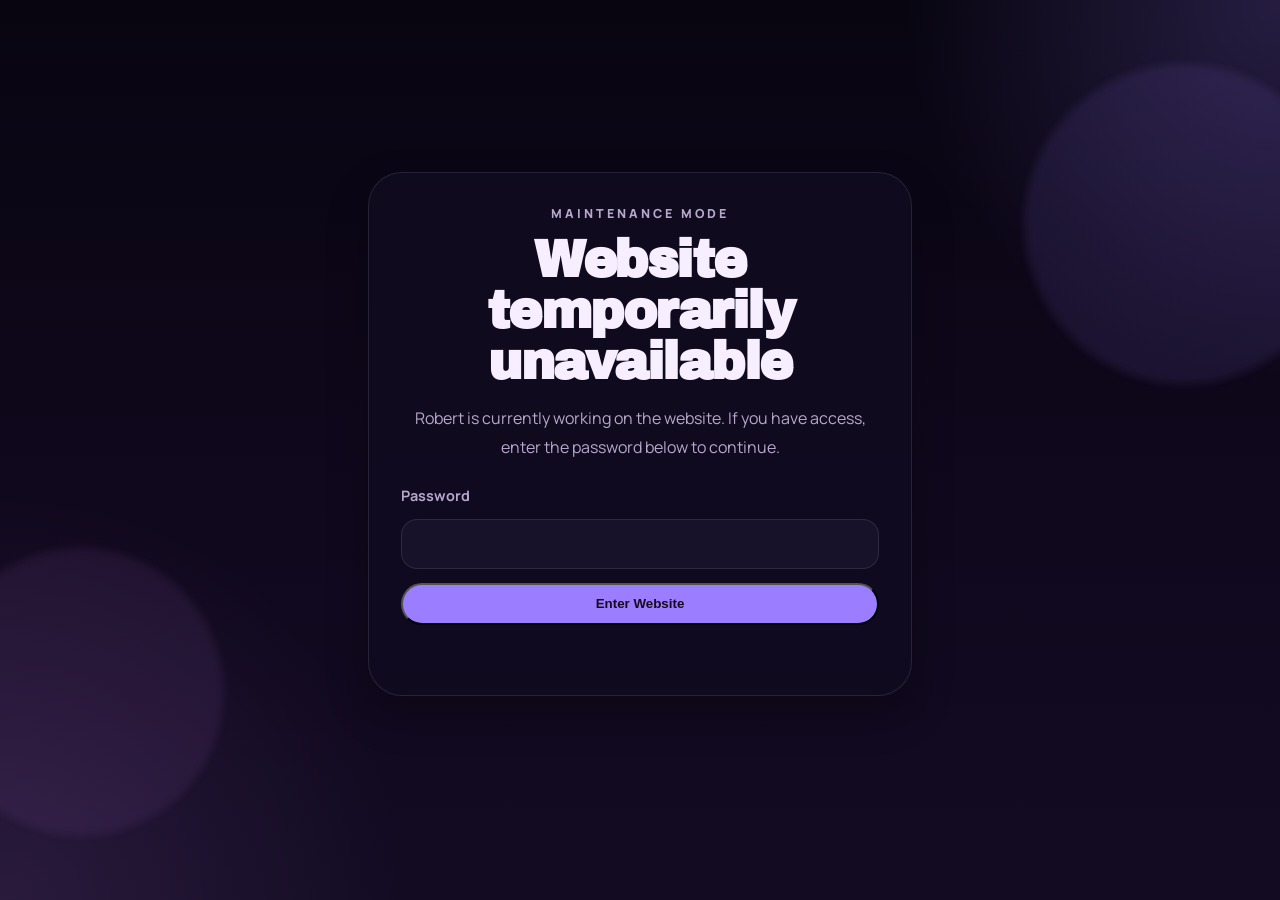
==== maintenance.html @ 9dbed2ff "Maintenance mode added" ====
<!DOCTYPE html>
<html lang="en">
<head>
  <meta charset="UTF-8">
  <meta name="viewport" content="width=device-width, initial-scale=1.0">
  <title>Maintenance | Robert Dumitruc</title>
  <link rel="icon" type="image/svg+xml" href="favicon.svg">
  <link rel="preconnect" href="https://fonts.googleapis.com">
  <link rel="preconnect" href="https://fonts.gstatic.com" crossorigin>
  <link
    href="https://fonts.googleapis.com/css2?family=Archivo+Black&family=Manrope:wght@400;500;700;800&display=swap"
    rel="stylesheet"
  >
  <link rel="stylesheet" href="style.css">
  <script src="site-access-config.js"></script>
</head>
<body>
  <div class="page-shell maintenance-shell">
    <main class="maintenance-card">
      <p class="section-label">Maintenance Mode</p>
      <h1>Website temporarily unavailable</h1>
      <p class="maintenance-copy">
        Robert is currently working on the website. If you have access, enter the password below to continue.
      </p>
      <form id="maintenance-form" class="maintenance-form">
        <label class="maintenance-label" for="maintenance-password">Password</label>
        <input id="maintenance-password" class="maintenance-input" type="password" autocomplete="current-password" required>
        <button class="project-action primary-action" type="submit">Enter Website</button>
        <p id="maintenance-message" class="maintenance-message" aria-live="polite"></p>
      </form>
    </main>
  </div>
  <script>
    const config = window.SITE_ACCESS;
    const form = document.getElementById("maintenance-form");
    const input = document.getElementById("maintenance-password");
    const message = document.getElementById("maintenance-message");
    const params = new URLSearchParams(window.location.search);
    const returnPath = params.get("return") || "/";

    if (config && !config.maintenanceMode) {
      window.location.replace(returnPath);
    }

    form.addEventListener("submit", (event) => {
      event.preventDefault();

      if (!config) {
        message.textContent = "Access config could not be loaded.";
        return;
      }

      if (input.value === config.password) {
        window.localStorage.setItem(config.storageKey, "granted");
        window.location.replace(returnPath);
        return;
      }

      message.textContent = "Incorrect password.";
      input.select();
    });
  </script>
</body>
</html>
---- style.css ----
:root {
  --bg: #080511;
  --bg-deep: #120b22;
  --surface: rgba(17, 12, 32, 0.82);
  --surface-strong: #171129;
  --ink: #f7efff;
  --muted: #b6a7cc;
  --accent: #9b7dff;
  --accent-soft: rgba(155, 125, 255, 0.16);
  --accent-warm: #d68cff;
  --line: rgba(255, 255, 255, 0.1);
  --shadow: 0 18px 42px rgba(0, 0, 0, 0.28);
}

* {
  box-sizing: border-box;
}

html {
  scroll-behavior: smooth;
}

body {
  margin: 0;
  min-height: 100vh;
  font-family: "Manrope", sans-serif;
  color: var(--ink);
  background:
    radial-gradient(circle at top right, rgba(155, 125, 255, 0.2), transparent 24%),
    radial-gradient(circle at bottom left, rgba(214, 140, 255, 0.12), transparent 26%),
    linear-gradient(180deg, var(--bg) 0%, #10081d 56%, var(--bg-deep) 100%);
  overflow-x: hidden;
}

.maintenance-banner {
  position: sticky;
  top: 0;
  z-index: 2000;
  width: 100%;
  padding: 0.85rem 1rem;
  text-align: center;
  background: linear-gradient(135deg, rgba(214, 140, 255, 0.96), rgba(155, 125, 255, 0.96));
  color: #14091d;
  font-size: 0.92rem;
  font-weight: 800;
  letter-spacing: 0.01em;
  box-shadow: 0 8px 18px rgba(0, 0, 0, 0.18);
}

body::before,
body::after {
  content: "";
  position: fixed;
  inset: auto;
  z-index: 0;
  border-radius: 999px;
  pointer-events: none;
  filter: blur(4px);
  opacity: 0.75;
}

body::before {
  width: 20rem;
  height: 20rem;
  top: 4rem;
  right: -4rem;
  background: rgba(155, 125, 255, 0.14);
}

body::after {
  width: 18rem;
  height: 18rem;
  left: -4rem;
  bottom: 4rem;
  background: rgba(214, 140, 255, 0.1);
}

.page-shell {
  position: relative;
  z-index: 1;
  width: min(72rem, calc(100% - 2rem));
  margin: 0 auto;
  padding: 2rem 0 4rem;
}

.hero,
.projects,
.extra-work {
  border: 1px solid var(--line);
  border-radius: 34px;
  background: var(--surface);
  box-shadow: var(--shadow);
}

.hero {
  position: relative;
  overflow: hidden;
  padding: 4rem clamp(1.5rem, 4vw, 4rem) 3.5rem;
  text-align: center;
}

.hero::after {
  content: "";
  position: absolute;
  inset: 1rem;
  border: 1px dashed rgba(255, 255, 255, 0.08);
  border-radius: 28px;
  pointer-events: none;
}

.hero-mark {
  width: 4.5rem;
  height: 4.5rem;
  margin: 0 auto 1.25rem;
  display: grid;
  place-items: center;
  border-radius: 18px;
  background: linear-gradient(135deg, var(--accent), #6f5cff);
  color: #14091d;
  font-family: "Archivo Black", sans-serif;
  font-size: 1.35rem;
  letter-spacing: 0.06em;
  box-shadow: 0 10px 22px rgba(155, 125, 255, 0.22);
}

.eyebrow,
.section-label {
  margin: 0 0 0.8rem;
  color: var(--muted);
  text-transform: uppercase;
  letter-spacing: 0.24em;
  font-size: 0.78rem;
  font-weight: 800;
}

h1,
h2 {
  margin: 0;
  font-family: "Archivo Black", sans-serif;
  letter-spacing: -0.03em;
}

h1 {
  font-size: clamp(2.4rem, 6vw, 4.6rem);
  line-height: 1;
  max-width: 10ch;
  margin-inline: auto;
}

.intro {
  width: min(42rem, 100%);
  margin: 1.4rem auto 0;
  font-size: clamp(1.08rem, 2.3vw, 1.38rem);
  line-height: 1.7;
  color: var(--ink);
  font-weight: 700;
}

.subtext {
  width: min(36rem, 100%);
  margin: 1rem auto 0;
  color: var(--muted);
  line-height: 1.7;
  font-size: 1rem;
}

.projects {
  margin-top: 1.5rem;
  padding: 2.4rem clamp(1.2rem, 3vw, 2rem) 2rem;
}

.extra-work {
  margin-top: 1.5rem;
  padding: 2.4rem clamp(1.2rem, 3vw, 2rem) 2rem;
}

.section-heading {
  text-align: center;
  margin-bottom: 1.7rem;
}

h2 {
  font-size: clamp(2rem, 4vw, 3rem);
}

.section-copy {
  width: min(42rem, 100%);
  margin: 1rem auto 0;
  color: var(--muted);
  line-height: 1.7;
  font-size: 0.98rem;
}

.project-links {
  display: grid;
  gap: 1rem;
}

.project-card {
  width: min(42rem, 100%);
  margin: 0 auto;
  display: grid;
  grid-template-columns: auto auto 1fr;
  gap: 0.35rem 1rem;
  align-items: center;
  padding: 1.35rem 1.4rem;
  border-radius: 26px;
  color: inherit;
  background: var(--surface-strong);
  border: 1px solid var(--line);
  box-shadow: 0 8px 20px rgba(0, 0, 0, 0.16);
  transition:
    transform 180ms ease,
    box-shadow 180ms ease,
    border-color 180ms ease,
    background 180ms ease;
}

.project-card:hover,
.project-card:focus-visible {
  transform: translateY(-5px);
  background: #211638;
  border-color: rgba(155, 125, 255, 0.34);
  box-shadow: 0 14px 28px rgba(0, 0, 0, 0.24);
}

.project-card:focus-visible {
  outline: 3px solid rgba(155, 125, 255, 0.24);
  outline-offset: 4px;
}

.project-index {
  grid-row: 1 / span 3;
  display: inline-flex;
  align-items: center;
  justify-content: center;
  width: 3rem;
  height: 3rem;
  border-radius: 999px;
  background: mediumpurple;
  color: #ffffff;
  font-weight: 800;
}

.project-tag {
  justify-self: start;
  padding: 0.42rem 0.72rem;
  border-radius: 999px;
  background: var(--accent-soft);
  color: var(--accent);
  font-size: 0.76rem;
  font-weight: 800;
  letter-spacing: 0.06em;
  text-transform: uppercase;
}

.project-card:hover .project-name,
.project-card:focus-visible .project-name {
  color: var(--accent);
}

.project-name {
  grid-column: 2 / 4;
  font-size: 1.5rem;
  font-weight: 800;
  line-height: 1.1;
}

.project-meta {
  grid-column: 2 / 4;
  color: var(--muted);
  font-size: 0.98rem;
  line-height: 1.6;
}

.inline-link {
  color: var(--accent);
  text-decoration: none;
  font-weight: 700;
}

.inline-link:hover,
.inline-link:focus-visible {
  text-decoration: underline;
}

.project-actions {
  grid-column: 2 / 4;
  display: flex;
  flex-wrap: wrap;
  gap: 0.75rem;
  margin-top: 0.55rem;
}

.project-action {
  display: inline-flex;
  align-items: center;
  justify-content: center;
  min-height: 2.6rem;
  padding: 0.7rem 1rem;
  border-radius: 999px;
  text-decoration: none;
  font-weight: 800;
  transition:
    transform 180ms ease,
    background 180ms ease,
    border-color 180ms ease,
    color 180ms ease;
}

.project-action:hover,
.project-action:focus-visible {
  transform: translateY(-2px);
}

.project-action:focus-visible {
  outline: 3px solid rgba(155, 125, 255, 0.24);
  outline-offset: 3px;
}

.primary-action {
  background: var(--accent);
  color: #17091f;
}

.secondary-action {
  background: transparent;
  color: var(--ink);
  border: 1px solid var(--line);
}

.extra-grid {
  display: grid;
  grid-template-columns: repeat(3, minmax(0, 1fr));
  gap: 1rem;
}

.extra-card {
  min-height: 14rem;
  padding: 1.4rem;
  border-radius: 26px;
  background: var(--surface-strong);
  border: 1px solid var(--line);
  box-shadow: 0 8px 20px rgba(0, 0, 0, 0.16);
  transition:
    transform 180ms ease,
    border-color 180ms ease,
    box-shadow 180ms ease,
    background 180ms ease;
}

.extra-card:hover {
  transform: translateY(-5px);
  background: #211638;
  border-color: rgba(155, 125, 255, 0.34);
  box-shadow: 0 14px 28px rgba(0, 0, 0, 0.24);
}

.extra-thumb,
.detail-thumb {
  width: 100%;
  border-radius: 20px;
  border: 1px solid var(--line);
  display: grid;
  place-items: center;
  overflow: hidden;
  position: relative;
  background: #120d20;
}

.image-lightbox-trigger {
  cursor: pointer;
}

.image-lightbox-trigger::after {
  content: "View Fullscreen";
  position: absolute;
  right: 0.9rem;
  bottom: 0.9rem;
  padding: 0.42rem 0.7rem;
  border-radius: 999px;
  background: rgba(8, 5, 17, 0.82);
  border: 1px solid rgba(255, 255, 255, 0.12);
  color: var(--ink);
  font-size: 0.72rem;
  font-weight: 800;
  letter-spacing: 0.04em;
  opacity: 0;
  transform: translateY(4px);
  transition: opacity 180ms ease, transform 180ms ease;
  pointer-events: none;
}

.image-lightbox-trigger::before {
  content: "";
  position: absolute;
  inset: 0;
  background: rgba(155, 125, 255, 0.26);
  opacity: 0;
  transition: opacity 180ms ease;
  pointer-events: none;
}

.image-lightbox-trigger:hover::after,
.image-lightbox-trigger:focus-visible::after {
  opacity: 1;
  transform: translateY(0);
}

.image-lightbox-trigger:hover::before,
.image-lightbox-trigger:focus-visible::before {
  opacity: 1;
}

.image-lightbox-trigger:focus-visible {
  outline: 3px solid rgba(155, 125, 255, 0.24);
  outline-offset: 4px;
}

.extra-thumb {
  aspect-ratio: 16 / 10;
  margin-bottom: 1rem;
  isolation: isolate;
}

.detail-thumb {
  min-height: 18rem;
}

.thumb-image,
.detail-image,
.asset-image {
  width: 100%;
  height: 100%;
  display: block;
  object-fit: cover;
}

.thumb-image {
  position: absolute;
  inset: 0;
  border-radius: 20px;
}

.thumb-placeholder {
  width: 100%;
  height: 100%;
  display: grid;
  place-items: center;
  border-radius: 20px;
}

.contain-image {
  object-fit: contain;
  background: #120d20;
}

.extra-thumb span,
.detail-thumb span {
  color: rgba(247, 239, 255, 0.76);
  font-size: 0.85rem;
  letter-spacing: 0.08em;
  text-transform: uppercase;
  font-weight: 800;
}

.thumb-poster {
  background:
    linear-gradient(140deg, rgba(255, 111, 207, 0.22), transparent 55%),
    linear-gradient(320deg, rgba(155, 125, 255, 0.28), transparent 60%),
    linear-gradient(180deg, #23163f 0%, #150f28 100%);
}

.thumb-motion {
  background:
    radial-gradient(circle at 30% 30%, rgba(214, 140, 255, 0.3), transparent 22%),
    linear-gradient(135deg, rgba(99, 69, 221, 0.9), rgba(19, 14, 39, 0.95)),
    linear-gradient(180deg, #160f2d 0%, #0d0a17 100%);
}

.thumb-coursework {
  background:
    linear-gradient(90deg, rgba(255, 255, 255, 0.06) 1px, transparent 1px),
    linear-gradient(rgba(255, 255, 255, 0.06) 1px, transparent 1px),
    linear-gradient(135deg, rgba(155, 125, 255, 0.24), rgba(24, 18, 42, 0.96));
  background-size: 24px 24px, 24px 24px, auto;
}

.extra-type {
  margin: 0 0 0.9rem;
  color: var(--accent);
  font-size: 0.78rem;
  font-weight: 800;
  text-transform: uppercase;
  letter-spacing: 0.08em;
}

.extra-card h3 {
  margin: 0;
  font-family: "Archivo Black", sans-serif;
  font-size: 1.35rem;
  line-height: 1.15;
}

.extra-card p:last-child {
  margin: 0.9rem 0 0;
  color: var(--muted);
  line-height: 1.7;
  font-size: 0.96rem;
}

.extra-card .project-action {
  margin-top: 1.1rem;
}

.detail-shell {
  width: min(70rem, calc(100% - 2rem));
}

.detail-page {
  display: grid;
  gap: 1.5rem;
}

.detail-back {
  display: inline-flex;
  justify-self: start;
  align-items: center;
  justify-content: center;
  min-height: 2.8rem;
  padding: 0.75rem 1.1rem;
  border-radius: 999px;
  background: var(--surface-strong);
  border: 1px solid var(--line);
  color: var(--ink);
  text-decoration: none;
  font-weight: 800;
  box-shadow: 0 8px 20px rgba(0, 0, 0, 0.16);
  transition:
    transform 180ms ease,
    background 180ms ease,
    border-color 180ms ease,
    box-shadow 180ms ease,
    color 180ms ease;
}

.detail-back:hover,
.detail-back:focus-visible {
  transform: translateY(-2px);
  background: #211638;
  border-color: rgba(155, 125, 255, 0.34);
  color: var(--accent);
}

.detail-back:focus-visible {
  outline: 3px solid rgba(155, 125, 255, 0.24);
  outline-offset: 3px;
}

.detail-hero,
.detail-section {
  border: 1px solid var(--line);
  border-radius: 34px;
  background: var(--surface);
  box-shadow: var(--shadow);
}

.detail-hero {
  display: grid;
  grid-template-columns: minmax(18rem, 26rem) 1fr;
  gap: 1.5rem;
  padding: 1.5rem;
  align-items: center;
}

.detail-copy h1 {
  max-width: none;
  font-size: clamp(2.2rem, 5vw, 4rem);
  margin-top: 0.2rem;
}

.detail-intro {
  margin: 1rem 0 0;
  color: var(--muted);
  line-height: 1.8;
  font-size: 1rem;
}

.detail-section {
  padding: 1.8rem;
}

.detail-section h2 {
  font-size: clamp(1.5rem, 3vw, 2.2rem);
}

.detail-section p {
  margin: 0.9rem 0 0;
  color: var(--muted);
  line-height: 1.8;
}

.maintenance-shell {
  min-height: 100vh;
  display: grid;
  place-items: center;
}

.maintenance-card {
  width: min(34rem, 100%);
  padding: 2rem;
  border: 1px solid var(--line);
  border-radius: 34px;
  background: var(--surface);
  box-shadow: var(--shadow);
  text-align: center;
}

.maintenance-card h1 {
  max-width: none;
  font-size: clamp(2rem, 5vw, 3.2rem);
}

.maintenance-copy {
  margin: 1rem 0 0;
  color: var(--muted);
  line-height: 1.8;
}

.maintenance-form {
  margin-top: 1.5rem;
  display: grid;
  gap: 0.9rem;
}

.maintenance-label {
  text-align: left;
  font-size: 0.9rem;
  color: var(--muted);
  font-weight: 700;
}

.maintenance-input {
  width: 100%;
  min-height: 3rem;
  padding: 0.8rem 1rem;
  border: 1px solid var(--line);
  border-radius: 16px;
  background: var(--surface-strong);
  color: var(--ink);
  font: inherit;
}

.maintenance-input:focus-visible {
  outline: 3px solid rgba(155, 125, 255, 0.24);
  outline-offset: 3px;
}

.maintenance-message {
  min-height: 1.5rem;
  margin: 0;
  color: #ffb4d9;
  font-size: 0.92rem;
}

.video-hero {
  padding: 1.5rem;
}

.video-frame {
  width: 100%;
  overflow: hidden;
  border-radius: 24px;
  border: 1px solid var(--line);
  background: #120d20;
  box-shadow: 0 12px 28px rgba(0, 0, 0, 0.2);
}

.project-video {
  width: 100%;
  display: block;
  aspect-ratio: 16 / 9;
  background: #0b0814;
}

.video-copy {
  margin-top: 1.35rem;
}

body.modal-open {
  overflow: hidden;
}

.lightbox-modal {
  position: fixed;
  inset: 0;
  z-index: 1000;
  display: flex;
  align-items: center;
  justify-content: center;
  padding: 1.5rem;
  background: rgba(5, 4, 10, 0.9);
  backdrop-filter: blur(6px);
  opacity: 0;
  visibility: hidden;
  transition: opacity 180ms ease, visibility 180ms ease;
}

.lightbox-modal.is-open {
  opacity: 1;
  visibility: visible;
}

.lightbox-stage {
  max-width: min(96vw, 110rem);
  max-height: 92vh;
  display: flex;
  align-items: center;
  justify-content: center;
}

.lightbox-stage img {
  max-width: 100%;
  max-height: 92vh;
  width: auto;
  height: auto;
  display: block;
  object-fit: contain;
  border-radius: 18px;
  box-shadow: 0 24px 60px rgba(0, 0, 0, 0.42);
  opacity: 0;
  transition: opacity 120ms ease;
}

.lightbox-stage img.is-ready {
  opacity: 1;
}

.lightbox-close {
  position: absolute;
  top: 1rem;
  right: 1rem;
  width: 3rem;
  height: 3rem;
  border: 1px solid rgba(255, 255, 255, 0.14);
  border-radius: 999px;
  background: rgba(17, 12, 32, 0.9);
  color: var(--ink);
  font-size: 2rem;
  line-height: 1;
  cursor: pointer;
}

.asset-grid {
  display: grid;
  grid-template-columns: repeat(2, minmax(0, 1fr));
  gap: 1rem;
  margin-top: 1rem;
}

.asset-card {
  margin: 0;
  padding: 1rem;
  border-radius: 24px;
  background: var(--surface-strong);
  border: 1px solid var(--line);
  box-shadow: 0 8px 20px rgba(0, 0, 0, 0.16);
}

.asset-card-tall .asset-media {
  aspect-ratio: 5 / 7;
}

.asset-media {
  width: 100%;
  aspect-ratio: 4 / 3;
  overflow: hidden;
  position: relative;
  border-radius: 18px;
  border: 1px solid var(--line);
  background: #120d20;
}


.asset-card figcaption {
  margin-top: 0.8rem;
  color: var(--muted);
  font-size: 0.92rem;
}

@media (max-width: 640px) {
  .page-shell {
    width: min(100% - 1rem, 72rem);
    padding-top: 1rem;
    padding-bottom: 2rem;
  }

  .hero {
    padding-top: 3rem;
  }

  .project-card {
    grid-template-columns: 1fr;
    text-align: center;
    justify-items: center;
  }

  .project-index {
    grid-row: auto;
    margin-bottom: 0.35rem;
  }

  .project-name,
  .project-meta,
  .project-actions {
    grid-column: auto;
  }

  .extra-grid {
    grid-template-columns: 1fr;
  }

  .detail-hero {
    grid-template-columns: 1fr;
  }

  .detail-thumb {
    min-height: 14rem;
  }

  .asset-grid {
    grid-template-columns: 1fr;
  }
}
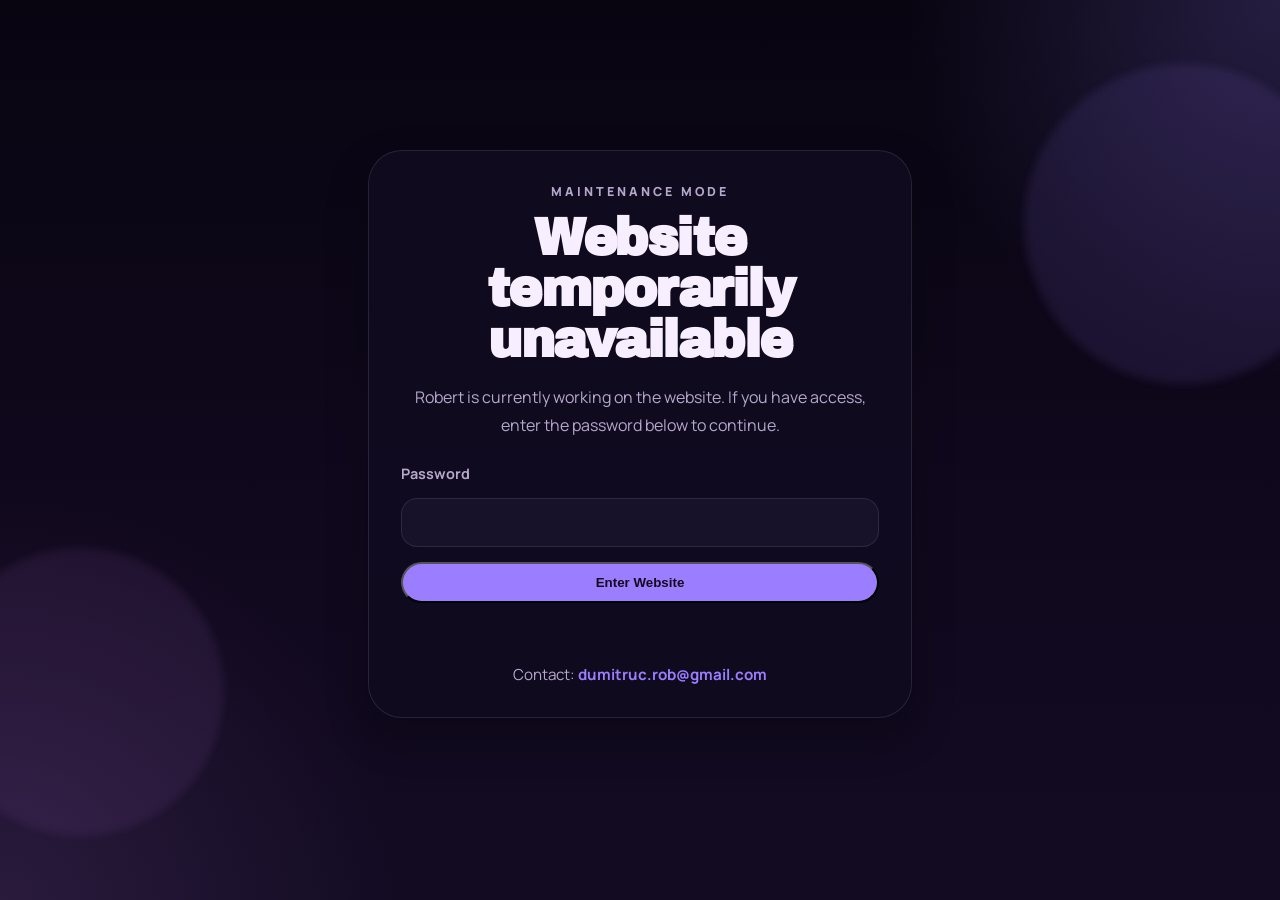
==== commit 42fde99b: "Contact Info" ====
--- a/maintenance.html
+++ b/maintenance.html
@@ -11,8 +11,8 @@
     href="https://fonts.googleapis.com/css2?family=Archivo+Black&family=Manrope:wght@400;500;700;800&display=swap"
     rel="stylesheet"
   >
-  <link rel="stylesheet" href="style.css">
-  <script src="site-access-config.js"></script>
+  <link rel="stylesheet" href="style.css?v=20260407">
+  <script src="site-access-config.js?v=20260407"></script>
 </head>
 <body>
   <div class="page-shell maintenance-shell">
@@ -28,6 +28,9 @@
         <button class="project-action primary-action" type="submit">Enter Website</button>
         <p id="maintenance-message" class="maintenance-message" aria-live="polite"></p>
       </form>
+      <p class="maintenance-contact">
+        Contact: <a href="mailto:dumitruc.rob@gmail.com">dumitruc.rob@gmail.com</a>
+      </p>
     </main>
   </div>
   <script>
--- a/style.css
+++ b/style.css
@@ -38,13 +38,42 @@
   z-index: 2000;
   width: 100%;
   padding: 0.85rem 1rem;
-  text-align: center;
+  display: flex;
+  align-items: center;
+  justify-content: center;
+  gap: 0.9rem;
   background: linear-gradient(135deg, rgba(214, 140, 255, 0.96), rgba(155, 125, 255, 0.96));
   color: #14091d;
   font-size: 0.92rem;
   font-weight: 800;
   letter-spacing: 0.01em;
   box-shadow: 0 8px 18px rgba(0, 0, 0, 0.18);
+}
+
+.maintenance-banner-text {
+  text-align: center;
+}
+
+.maintenance-banner-button {
+  min-height: 2.3rem;
+  padding: 0.5rem 0.9rem;
+  border: 1px solid rgba(20, 9, 29, 0.22);
+  border-radius: 999px;
+  background: rgba(20, 9, 29, 0.14);
+  color: #14091d;
+  font: inherit;
+  font-weight: 800;
+  cursor: pointer;
+}
+
+.maintenance-banner-button:hover,
+.maintenance-banner-button:focus-visible {
+  background: rgba(20, 9, 29, 0.24);
+}
+
+.maintenance-banner-button:focus-visible {
+  outline: 3px solid rgba(20, 9, 29, 0.2);
+  outline-offset: 2px;
 }
 
 body::before,
@@ -661,6 +690,23 @@
   margin: 0;
   color: #ffb4d9;
   font-size: 0.92rem;
+}
+
+.maintenance-contact {
+  margin: 1.4rem 0 0;
+  color: var(--muted);
+  font-size: 0.95rem;
+}
+
+.maintenance-contact a {
+  color: var(--accent);
+  text-decoration: none;
+  font-weight: 700;
+}
+
+.maintenance-contact a:hover,
+.maintenance-contact a:focus-visible {
+  text-decoration: underline;
 }
 
 .video-hero {
@@ -789,6 +835,10 @@
 }
 
 @media (max-width: 640px) {
+  .maintenance-banner {
+    flex-direction: column;
+  }
+
   .page-shell {
     width: min(100% - 1rem, 72rem);
     padding-top: 1rem;
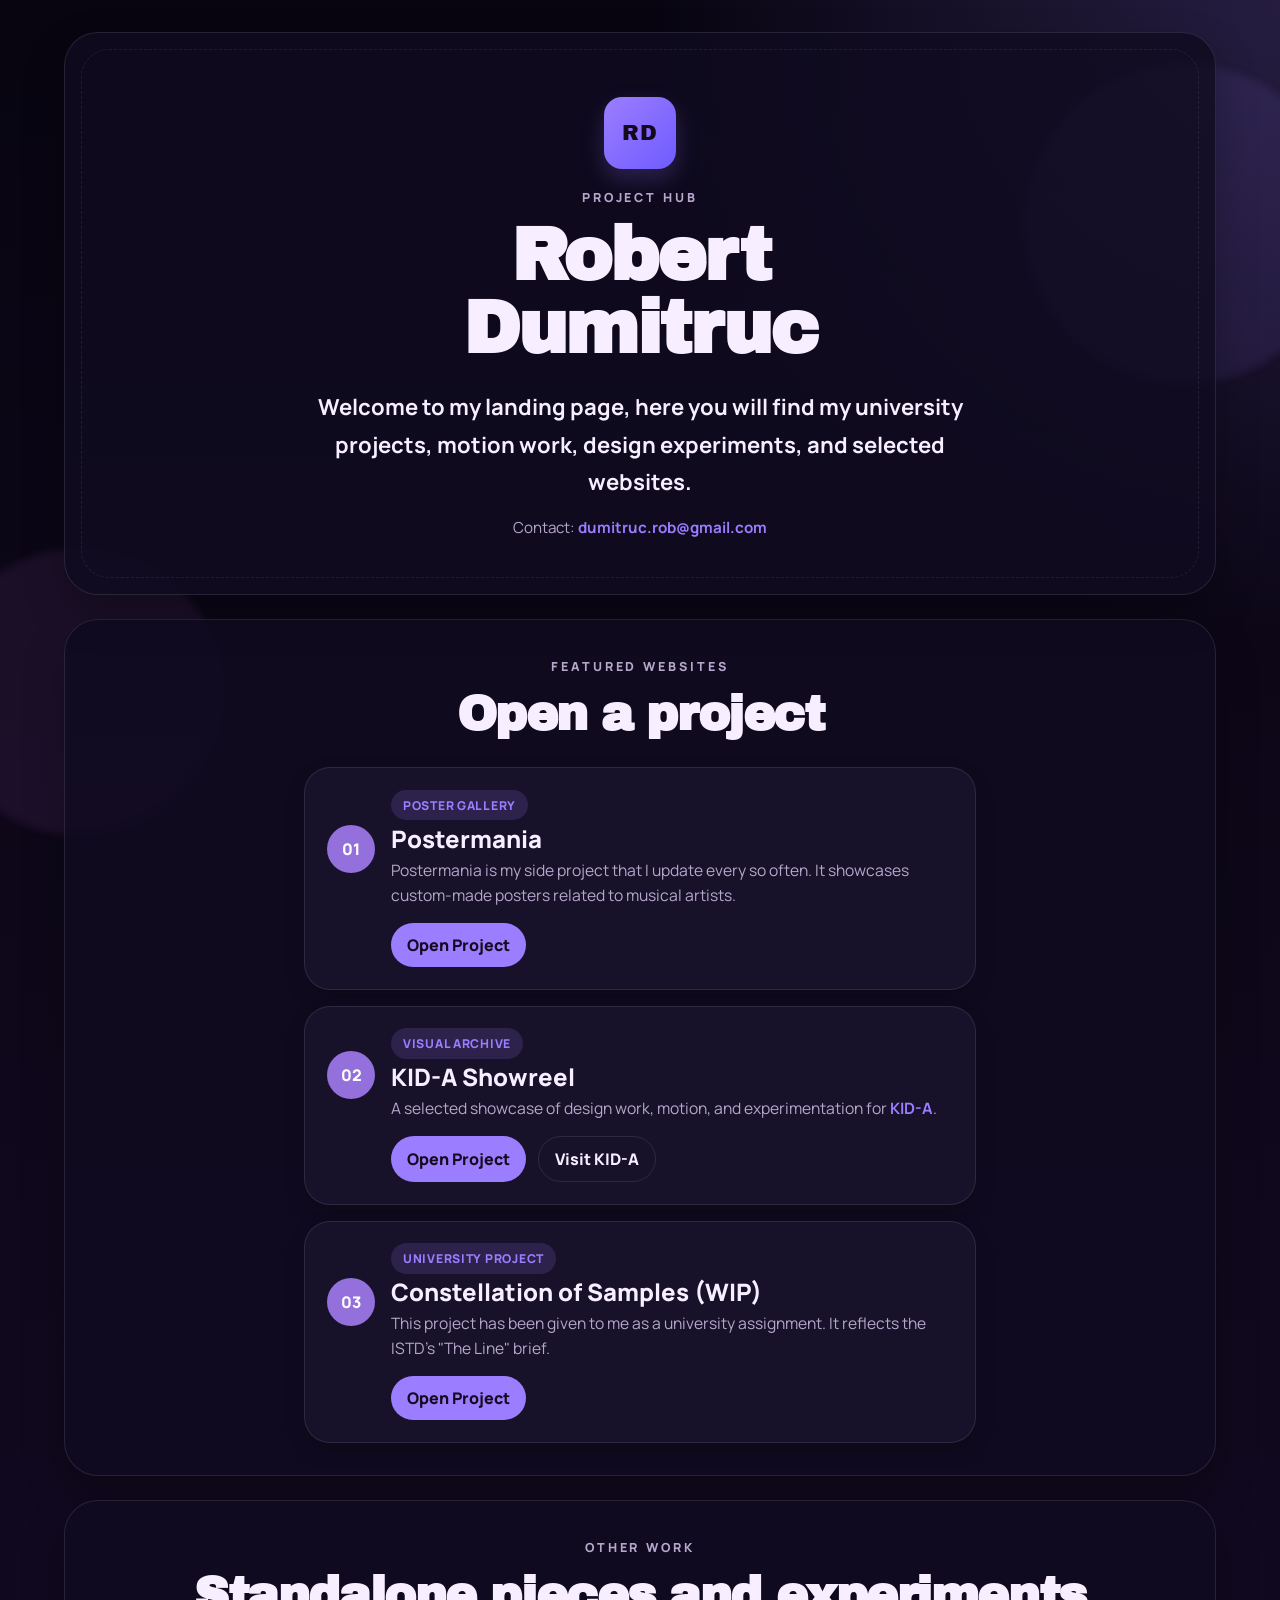
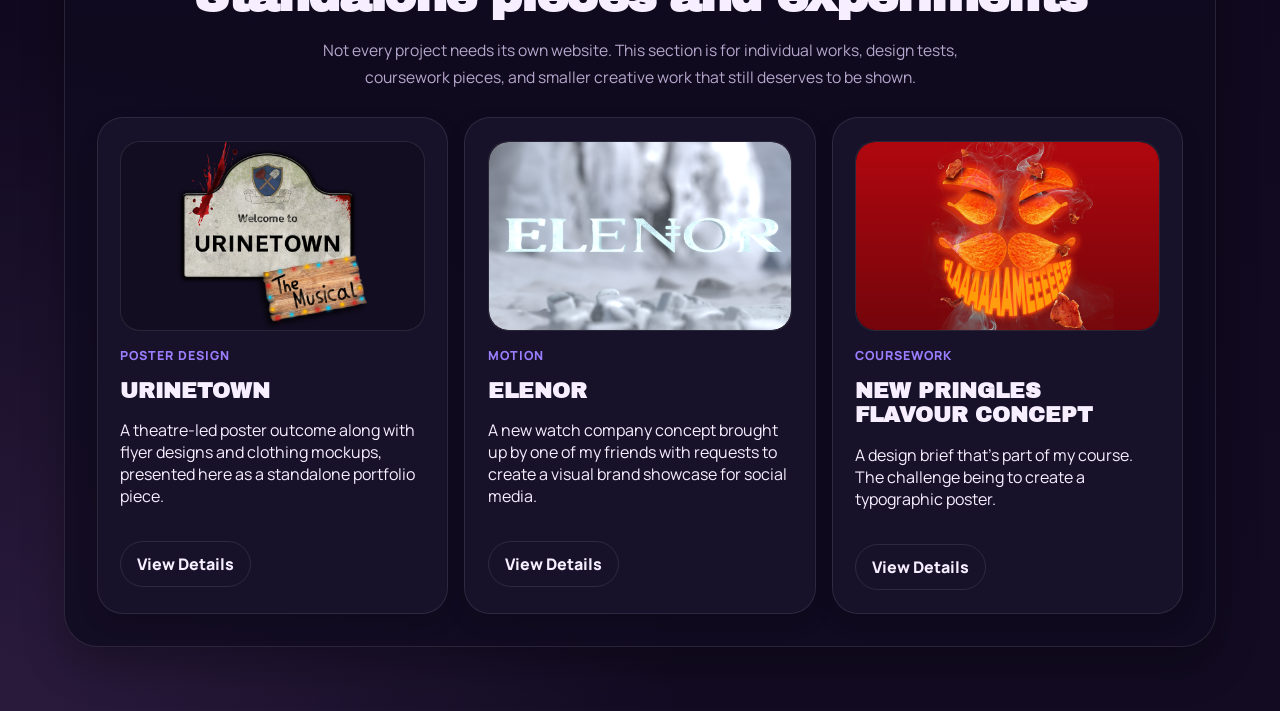
==== commit ce7e1304: "Maintenance mode" ====
--- a/maintenance.html
+++ b/maintenance.html
@@ -12,7 +12,7 @@
     rel="stylesheet"
   >
   <link rel="stylesheet" href="style.css?v=20260407">
-  <script src="site-access-config.js?v=20260407"></script>
+  <script src="site-access-config.js?v=20260409"></script>
 </head>
 <body>
   <div class="page-shell maintenance-shell">
--- a/style.css
+++ b/style.css
@@ -220,6 +220,23 @@
   font-size: 0.98rem;
 }
 
+.hero-contact {
+  margin: 1rem auto 0;
+  color: var(--muted);
+  font-size: 0.95rem;
+}
+
+.hero-contact a {
+  color: var(--accent);
+  text-decoration: none;
+  font-weight: 700;
+}
+
+.hero-contact a:hover,
+.hero-contact a:focus-visible {
+  text-decoration: underline;
+}
+
 .project-links {
   display: grid;
   gap: 1rem;
@@ -627,6 +644,13 @@
   margin: 0.9rem 0 0;
   color: var(--muted);
   line-height: 1.8;
+}
+
+.detail-links {
+  display: flex;
+  flex-wrap: wrap;
+  gap: 0.85rem;
+  margin-top: 1rem;
 }
 
 .maintenance-shell {
